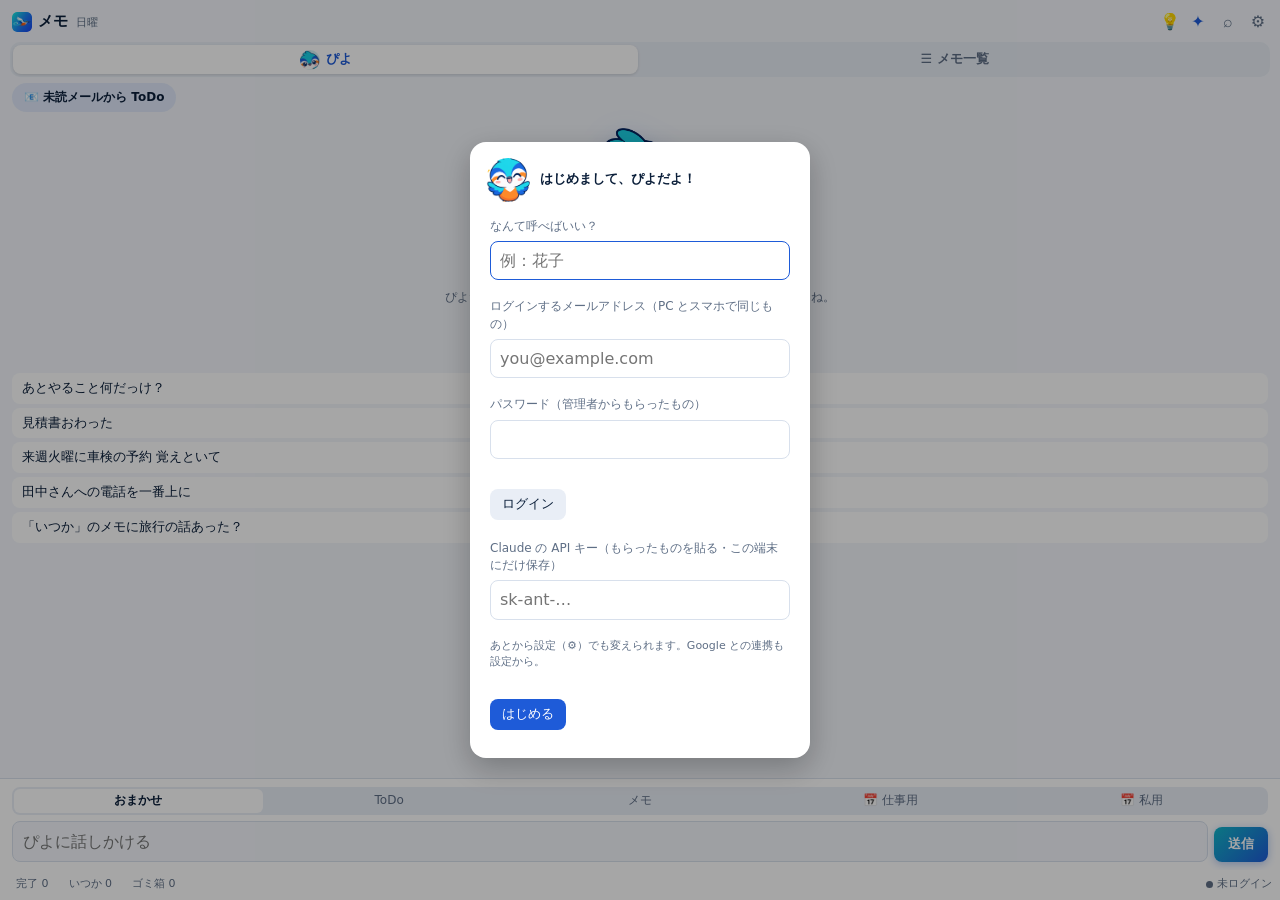
==== memo-assistant/app/index.html @ e10058f6 "メモアシスタントのブラウザ版（iPhone 用）を memo-assistant/app/ に公開 Co-Authored-By: Claude Opus 5.5 <noreply@anthropic" ====
<!doctype html>
<html lang="ja">
<head>
  <meta charset="utf-8">
  <meta name="viewport" content="width=device-width, initial-scale=1, viewport-fit=cover">
  <meta name="apple-mobile-web-app-capable" content="yes">
  <meta name="mobile-web-app-capable" content="yes">
  <meta name="apple-mobile-web-app-status-bar-style" content="default">
  <meta name="apple-mobile-web-app-title" content="メモ">
  <meta name="theme-color" content="#f3f6fb">
  <link rel="manifest" href="manifest.webmanifest">
  <link rel="apple-touch-icon" href="icon.png">
  <link rel="icon" href="icon.png">
  <meta http-equiv="Content-Security-Policy" content="default-src 'self'; script-src 'self'; style-src 'self' 'unsafe-inline'; img-src 'self' data: blob: https:; connect-src 'self' https://*.supabase.co wss://*.supabase.co https://api.anthropic.com https://*.googleapis.com https://oauth2.googleapis.com; worker-src 'self'; manifest-src 'self'">
  <title>メモアシスタント</title>
  <link rel="stylesheet" href="styles.css">
  <link rel="stylesheet" href="motion.css">
</head>
<body>
  <!-- 畳んだとき：画面端の細いバー -->
  <div id="bar" class="bar" hidden>
    <div class="bar-grip" title="上下にドラッグで移動"><i></i></div>
    <!-- 件数を押すとメモ一覧 -->
    <button class="bar-open" id="barOpen" title="メモ一覧を開く（Ctrl+Alt+M）">
      <span class="bar-count work" id="barWork">0</span>
      <span class="bar-label">仕事</span>
      <span class="bar-count private" id="barPrivate">0</span>
      <span class="bar-label">私</span>
      <span class="bar-alert" id="barAlert" hidden>!</span>
    </button>
    <!-- ぴよからの提案があるときだけ出る。押すと提案の一覧 -->
    <button class="bar-idea" id="barIdea" title="ぴよからの提案を見る" hidden>💡<span id="barIdeaN"></span></button>
    <!-- 一番下：ぴよに話しかける（Ctrl+Alt+A） -->
    <button class="bar-ai" id="barAi" title="ぴよに話しかける（Ctrl+Alt+A）"><img src="piyo/face.png" alt="ぴよ" draggable="false"></button>
  </div>

  <!-- 最初の画面（初めて開いたとき） -->
  <div class="idea-pop" id="onboard" hidden>
    <div class="idea-pop-box onboard" role="dialog" aria-label="はじめての設定">
      <div class="idea-pop-head"><img src="piyo/happy.png" alt="" draggable="false"><b>はじめまして、ぴよだよ！</b></div>
      <label class="field"><span>なんて呼べばいい？</span><input id="obName" placeholder="例：花子"></label>
      <label class="field"><span>ログインするメールアドレス（PC とスマホで同じもの）</span><input id="obEmail" type="email" placeholder="you@example.com"></label>
      <label class="field"><span>パスワード（管理者からもらったもの）</span><input id="obPass" type="password" autocomplete="current-password"></label>
      <div class="btns-row"><button class="btn" id="obSend">ログイン</button></div>
      <p class="note ob-pc-only">パスワードを入れずに押すと、ログイン用のリンクをメールで送ります（PC 版だけ）。</p>
      <label class="field"><span>Claude の API キー（もらったものを貼る・この端末にだけ保存）</span><input id="obKey" placeholder="sk-ant-…" autocomplete="off"></label>
      <p class="note" id="obMsg">あとから設定（⚙）でも変えられます。Google との連携も設定から。</p>
      <div class="btns-row"><button class="btn primary" id="obStart">はじめる</button></div>
    </div>
  </div>

  <!-- 起動時：まだ見ていない提案のお知らせ -->
  <div class="idea-pop" id="ideaPop" hidden>
    <div class="idea-pop-box" role="dialog" aria-label="ぴよからの新しい提案">
      <div class="idea-pop-head"><img src="piyo/idea.png" alt="" draggable="false"><b id="ideaPopTitle">ぴよから新しい提案があるよ</b></div>
      <ul id="ideaPopList"></ul>
      <div class="btns-row"><button class="btn primary" id="ideaPopOpen">一覧で見る</button><button class="btn" id="ideaPopLater">あとで</button></div>
    </div>
  </div>

  <!-- 広げたとき -->
  <div id="panel" class="panel">
    <header class="head">
      <div class="head-title">
        <img src="logo.png" alt="" class="head-logo" draggable="false"><strong>メモ</strong>
        <span class="ctx" id="ctx"></span>
      </div>
      <div class="head-actions">
        <button class="icon idea-btn" data-go="ideas" title="ぴよからの提案">💡<span class="tab-badge" id="ideaBadge" hidden></span></button>
        <button class="icon ai" data-go="assistant" title="ぴよに聞く">✦</button>
        <button class="icon" data-go="search" title="探す（いつか・完了も含む）">⌕</button>
        <button class="icon" data-go="settings" title="設定">⚙</button>
        <button class="icon" id="collapse" title="畳む">›</button>
      </div>
    </header>

    <!-- 最初はアシスタント。メモ一覧はこれまでどおり隣のタブに -->
    <nav class="tabs" id="tabs">
      <button data-go="assistant"><img src="piyo/face.png" alt="" draggable="false">ぴよ</button>
      <button data-go="home">☰ メモ一覧</button>
      <button data-go="work" title="Claude Code の作業をまとめて見る・指示する">🛠 司令室<span class="tab-badge" id="cmdBadge" hidden></span></button>
    </nav>
    <nav class="scopes" id="scopes">
      <button data-scope="work">仕事</button>
      <button data-scope="private">私</button>
      <button data-scope="all">全部</button>
    </nav>

    <div id="reminders"></div>
    <main id="view" class="view"></main>

    <div class="toast" id="toast" hidden><span id="toastText"></span><button type="button" id="toastUndo">元に戻す</button></div>
    <form class="quick" id="quick" autocomplete="off">
      <div class="quick-opts ai-opts" id="aiOpts" hidden title="AI に頼む行き先（選ばなければ おまかせ）"></div>
      <div class="quick-opts" id="quickOpts">
        <div class="kind" id="kind">
          <button type="button" data-kind="todo" class="on">ToDo</button>
          <button type="button" data-kind="memo">メモ</button>
        </div>
        <div class="kind scope-sel" id="scopeSel" title="勤務中は「仕事」、それ以外は「私」が初期値">
          <button type="button" data-addscope="work">仕事</button>
          <button type="button" data-addscope="private">私</button>
        </div>
      </div>
      <div class="attach" id="attach" hidden></div>
      <div class="quick-row">
        <textarea id="quickText" rows="1" placeholder="明日10時に〇〇さんに電話 #仕事" aria-label="追加"></textarea>
        <button type="submit" class="make" id="make">作成</button>
      </div>
      <div class="hint" id="hint"></div>
    </form>

    <footer class="foot">
      <button data-go="done">完了 <span id="cntDone">0</span></button>
      <button data-go="someday">いつか <span id="cntSomeday">0</span></button>
      <button data-go="trash">ゴミ箱 <span id="cntTrash">0</span></button>
      <span class="sync" id="sync" title=""></span>
    </footer>
  </div>

  <script type="module" src="app.js"></script>
</body>
</html>
---- memo-assistant/app/styles.css ----
/* 配色はカワセミから：背の瑠璃（仕事・主色）、翼の水色（差し色）、胸の橙（私） */
:root {
  --bg: #f3f6fb; --surface: #ffffff; --surface-2: #e9eef6; --line: #d8e0ec;
  --text: #0b1f3a; --muted: #5f6f86; --accent: #1e5bd8; --accent-2: #12b5c9;
  --work: #1e5bd8; --private: #f2762e; --danger: #d64545; --ok: #12a17a;
  --brand: linear-gradient(135deg, var(--accent-2), var(--accent));
  --radius: 10px;
  color-scheme: light dark;
}
@media (prefers-color-scheme: dark) {
  :root {
    --bg: #0b1424; --surface: #122036; --surface-2: #1a2c47; --line: #24395a;
    --text: #e8eef7; --muted: #8fa3bf; --accent: #4fa3ff; --accent-2: #3dd6e6;
    --work: #4fa3ff; --private: #ff9a57; --danger: #f07070; --ok: #3ed3a3;
  }
}

* { box-sizing: border-box; }
html, body { margin: 0; height: 100%; }
body {
  background: var(--bg); color: var(--text); overflow: hidden;
  font: 13px/1.45 "Yu Gothic UI", "Meiryo UI", system-ui, sans-serif;
  user-select: none;
}
button { font: inherit; color: inherit; background: none; border: 0; cursor: pointer; }
input, textarea, select { font: inherit; color: var(--text); }
[hidden] { display: none !important; }

/* ── バー ── */
.bar { height: 100vh; display: flex; flex-direction: column; border-left: 3px solid transparent; background: linear-gradient(var(--surface), var(--surface)) padding-box, var(--brand) border-box; border-radius: 10px 0 0 10px; }
.bar-grip { display: grid; place-items: center; height: 36px; -webkit-app-region: drag; cursor: ns-resize; margin: 6px 0 2px; }
.bar-open { flex: 1; display: flex; flex-direction: column; align-items: center; gap: 2px; padding: 6px 0; position: relative; }
.bar-open:hover { background: var(--surface-2); }
.bar-count { font-size: 18px; font-weight: 700; }
.bar-count.work { color: var(--work); }
.bar-count.private { color: var(--private); margin-top: 8px; }
.bar-label { font-size: 10px; color: var(--muted); }
.bar-alert { position: absolute; bottom: 8px; width: 20px; height: 20px; border-radius: 50%; background: var(--danger); color: #fff; font-weight: 700; display: grid; place-items: center; }

/* ── パネル ── */
.panel { height: 100vh; display: flex; flex-direction: column; background: var(--bg); border: 1px solid var(--line); border-radius: 12px; overflow: hidden; }
.head { display: flex; align-items: center; justify-content: space-between; padding: 8px 8px 6px 12px; -webkit-app-region: drag; }
.head-title { display: flex; align-items: baseline; gap: 8px; min-width: 0; }
.head-title strong { font-size: 15px; }
.ctx { color: var(--muted); font-size: 11px; white-space: nowrap; overflow: hidden; text-overflow: ellipsis; }
.head-actions { display: flex; gap: 2px; -webkit-app-region: no-drag; }
.icon { width: 28px; height: 28px; border-radius: 8px; font-size: 16px; color: var(--muted); }
.icon:hover { background: var(--surface-2); color: var(--text); }

.scopes { display: flex; gap: 4px; padding: 0 12px 8px; }
.scopes button { flex: 1; padding: 5px 0; border-radius: 8px; background: var(--surface-2); color: var(--muted); font-weight: 600; }
.scopes button.on[data-scope="work"] { background: var(--work); color: #fff; }
.scopes button.on[data-scope="private"] { background: var(--private); color: #fff; }
.scopes button.on[data-scope="all"] { background: var(--brand); color: #fff; }

.view { flex: 1; overflow-y: auto; padding: 0 8px 8px; }
.sec { margin: 6px 4px 4px; display: flex; justify-content: space-between; align-items: center; color: var(--muted); font-size: 11px; font-weight: 700; letter-spacing: .04em; }
.sec button { color: var(--muted); font-size: 11px; }
.empty { color: var(--muted); padding: 10px 6px; font-size: 12px; }

/* 上の切り替え：アシスタント／メモ一覧 */
.tabs { display: flex; gap: 4px; margin: 0 10px 6px; padding: 3px; border-radius: 10px; background: var(--surface-2); }
.tabs button { flex: 1; padding: 5px 0; border-radius: 8px; color: var(--muted); font-weight: 700; }
.tabs button.on { background: var(--surface); color: var(--text); box-shadow: 0 1px 3px rgb(0 0 0 / .12); }
.tabs button[data-go="assistant"].on { color: var(--accent); }
.chat-tools { display: flex; justify-content: flex-end; }
.tabs button img { width: 20px; height: 20px; margin: -4px 6px -5px 0; vertical-align: middle; border-radius: 50%; background: color-mix(in srgb, var(--accent-2) 18%, transparent); }

/* ── ぴよとのチャット ── */
.piyo-hero { display: flex; flex-direction: column; align-items: center; text-align: center; padding: 8px 6px 4px; }
.piyo-big { width: 132px; height: 132px; object-fit: contain; filter: drop-shadow(0 8px 14px rgb(30 91 216 / .18)); animation: piyo-float 4.5s ease-in-out infinite; }
.hello { display: flex; flex-direction: column; gap: 2px; margin-top: 4px; }
.hello b { font-size: 16px; }
.hello span { color: var(--muted); font-size: 12px; }
.glance { display: flex; flex-wrap: wrap; justify-content: center; gap: 6px; margin: 10px 0 2px; }
.glance span { padding: 3px 10px; border-radius: 999px; background: var(--surface); border: 1px solid var(--line); font-size: 11px; color: var(--muted); font-weight: 600; }
.glance .warn { color: var(--danger); border-color: color-mix(in srgb, var(--danger) 40%, var(--line)); }
.glance .hi { color: var(--accent); border-color: color-mix(in srgb, var(--accent-2) 50%, var(--line)); }
.note.center { text-align: center; }

.chat-row { display: flex; align-items: flex-end; gap: 8px; margin: 10px 2px; }
.chat-row.me { flex-direction: column; align-items: flex-end; gap: 2px; }
.chat-row .when { font-size: 10px; color: var(--muted); margin-right: 4px; }
.avatar { flex: none; width: 34px; height: 34px; border-radius: 50%; object-fit: cover; object-position: 50% 8%;
  background: radial-gradient(circle at 50% 35%, #fff, color-mix(in srgb, var(--accent-2) 22%, var(--surface))); box-shadow: 0 1px 4px rgb(11 31 58 / .15); align-self: flex-start; }
.avatar.av-happy, .avatar.av-think, .avatar.av-idea { object-fit: contain; object-position: 50% 30%; padding: 2px; }
.bubble-wrap { min-width: 0; flex: 1; display: flex; flex-direction: column; align-items: flex-start; }
.who { font-size: 11px; font-weight: 700; color: var(--accent); margin: 0 0 3px 2px; }
.who span { margin-left: 6px; font-weight: 400; color: var(--muted); }
.bubble { padding: 9px 12px; border-radius: 16px; white-space: pre-wrap; word-break: break-word; user-select: text; line-height: 1.6; max-width: 100%; }
.bubble.ai { background: var(--surface); border: 1px solid var(--line); border-top-left-radius: 4px; box-shadow: 0 1px 2px rgb(11 31 58 / .05); }
.bubble.me { background: var(--brand); color: #fff; border-bottom-right-radius: 4px; max-width: 86%; box-shadow: 0 2px 8px rgb(30 91 216 / .25); }
.bubble .li { display: block; padding-left: 1.1em; text-indent: -0.8em; }
.bubble .li::before { content: '•'; color: var(--accent-2); margin-right: .45em; }
.chat-row .did { flex-direction: row; flex-wrap: wrap; gap: 4px; margin: 5px 0 0; }
.chat-row .did span { padding: 2px 8px; border-radius: 999px; background: color-mix(in srgb, var(--ok) 14%, var(--surface)); color: var(--ok); font-weight: 600; }
.chat-row .did.learned span { background: color-mix(in srgb, var(--accent-2) 14%, var(--surface)); color: color-mix(in srgb, var(--accent-2) 70%, var(--text)); }
.chat-divider { display: flex; align-items: center; gap: 8px; margin: 14px 4px; color: var(--muted); font-size: 11px; }
.chat-divider::before, .chat-divider::after { content: ''; flex: 1; height: 1px; background: var(--line); }
.bubble.typing { display: flex; gap: 5px; padding: 12px 14px; }
.bubble.typing i { width: 7px; height: 7px; border-radius: 50%; background: var(--accent-2); animation: piyo-dot 1.1s ease-in-out infinite; }
.bubble.typing i:nth-child(2) { animation-delay: .15s; }
.bubble.typing i:nth-child(3) { animation-delay: .3s; }
.thinking .avatar { animation: piyo-bob 1.2s ease-in-out infinite; }
.idea-row .idea { margin: 0; width: 100%; }
.chat-row.enter { animation: ma-rise .32s var(--ease-dive, ease) both; }
@keyframes piyo-float { 0%, 100% { transform: translateY(0) } 50% { transform: translateY(-6px) } }
@keyframes piyo-bob { 0%, 100% { transform: translateY(0) rotate(0) } 50% { transform: translateY(-3px) rotate(-4deg) } }
@keyframes piyo-dot { 0%, 80%, 100% { opacity: .3; transform: translateY(0) } 40% { opacity: 1; transform: translateY(-4px) } }
@media (prefers-reduced-motion: reduce) { .piyo-big, .thinking .avatar, .bubble.typing i { animation: none; } }

/* バーのぴよ */
.bar-ai img { width: 34px; height: 34px; object-fit: cover; object-position: 50% 8%; border-radius: 50%; background: #fff; box-shadow: 0 1px 3px rgb(11 31 58 / .2); }
.bar-ai:hover img { transform: scale(1.08) rotate(-4deg); }
.bar-ai img { transition: transform .2s; }

/* ぴよが知っていること */
.facts { margin: 4px 4px 8px; }
.facts summary { cursor: pointer; color: var(--accent); font-size: 12px; font-weight: 600; }
.fact-cat { margin: 10px 0 4px; font-size: 11px; font-weight: 700; color: var(--muted); }
.fact { display: flex; gap: 8px; align-items: flex-start; padding: 6px 8px; margin: 2px 0; border-radius: 8px; background: var(--surface); font-size: 12px; }
.fact-body { flex: 1; }
.fact button { flex: none; font-size: 11px; color: var(--muted); padding: 2px 8px; border-radius: 999px; background: var(--surface-2); }
.fact button:hover { color: var(--danger); }
.fact-add input { flex: 1; padding: 6px 8px; border-radius: 8px; border: 1px solid var(--line); background: var(--surface); }
.goals-strip { margin-bottom: 6px; }

/* アシスタントからの提案（会話の中にアシスタントの発言として出す） */
.ideas-sec span { background: var(--brand); -webkit-background-clip: text; background-clip: text; color: transparent; }
.idea { margin: 4px 0 6px; padding: 9px 10px; border-radius: var(--radius); background: color-mix(in srgb, var(--accent-2) 9%, var(--surface)); border: 1px solid color-mix(in srgb, var(--accent-2) 35%, var(--line)); }
.idea.work { box-shadow: inset 3px 0 0 var(--work); }
.idea.private { box-shadow: inset 3px 0 0 var(--private); }
.idea-head { display: flex; align-items: baseline; gap: 6px; }
.idea-mark { color: var(--accent-2); font-weight: 700; }
.idea-head b { flex: 1; font-size: 13px; }
.idea-from { font-size: 10px; color: var(--muted); white-space: nowrap; }
.idea-why { margin: 4px 0 0 18px; font-size: 12px; color: var(--muted); white-space: pre-wrap; }
.idea-btns { display: flex; gap: 6px; margin: 8px 0 0 18px; }
.idea-btns button { padding: 4px 12px; border-radius: 999px; background: var(--surface-2); color: var(--text); font-size: 12px; font-weight: 600; }
.idea-btns button.primary { background: var(--brand); color: #fff; }
.idea-btns button:hover { filter: brightness(1.06); }

/* 目標：進み具合の棒 */
.goal { margin: 2px 0; padding: 7px 8px; background: var(--surface); border-radius: var(--radius); border-left: 3px solid transparent; }
.goal.work { border-left-color: var(--work); }
.goal.private { border-left-color: var(--private); }
.goal-head { cursor: pointer; }
.goal-head .title { font-weight: 600; }
.goal-bar { height: 5px; margin: 5px 0 4px; border-radius: 999px; background: var(--surface-2); overflow: hidden; }
.goal-bar span { display: block; height: 100%; background: var(--brand); border-radius: inherit; transition: width .4s ease; }
.goal-steps { margin-top: 6px; }
.goal-steps .row { background: var(--surface-2); }

/* バーの ✦：提案があるとき点を付ける */
.bar-ai { position: relative; }
.bar-ai.needs-ok::before { content: '!'; position: absolute; top: 2px; left: 4px; width: 14px; height: 14px; border-radius: 50%; background: #e5484d; color: #fff; font-size: 10px; font-weight: 900; line-height: 14px; text-align: center; box-shadow: 0 0 0 2px var(--surface); z-index: 1; }
.approval { border-radius: 14px; padding: 10px 12px; background: color-mix(in srgb, #f5a524 12%, var(--surface)); border: 1.5px solid color-mix(in srgb, #f5a524 55%, transparent); }
.approval.handover { background: color-mix(in srgb, var(--accent) 10%, var(--surface)); border-color: color-mix(in srgb, var(--accent) 50%, transparent); }
.approval.closed { opacity: .75; border-style: dashed; }
.approval b { display: block; font-size: 13.5px; margin-bottom: 4px; }
.approval p { margin: 0 0 8px; font-size: 12.5px; color: var(--muted); line-height: 1.55; word-break: break-all; }
.approval.closed p { margin-bottom: 4px; }
.approval .btns-row { margin: 0; flex-wrap: wrap; gap: 6px; }
.bw-unlock { margin: 0 0 8px; }
.bw-unlock input { width: 100%; box-sizing: border-box; }
.bw-unlock .note { margin: 4px 0 0; }
.howto { font-size: 12px; color: var(--muted); margin: 4px 0 8px; }
.howto summary { cursor: pointer; font-weight: 700; }
.howto ol { margin: 6px 0 0; padding-left: 18px; line-height: 1.6; }
.howto code { user-select: all; background: var(--surface-2, rgb(0 0 0 / .06)); padding: 1px 4px; border-radius: 4px; }
.appr-result { font-size: 12px; font-weight: 700; color: var(--muted); }
.think-tools { margin: 6px 0 0; gap: 6px; }
.think-tools .btn { padding: 4px 10px; font-size: 12px; }
.login-add { display: grid; grid-template-columns: 1fr 1fr; gap: 6px; margin: 6px 0 4px; }
.login-add input { min-width: 0; }
.login-add .btn { grid-column: 2; }
.bar-ai.has-ideas::after { content: ''; position: absolute; top: 4px; right: 4px; width: 8px; height: 8px; border-radius: 50%; background: var(--accent-2); box-shadow: 0 0 0 2px var(--surface); }

.row { display: flex; gap: 8px; align-items: flex-start; padding: 7px 8px; margin: 2px 0; background: var(--surface); border-radius: var(--radius); border-left: 3px solid transparent; }
.row.work { border-left-color: var(--work); }
.row.private { border-left-color: var(--private); }
.row:hover { background: var(--surface-2); }
.check { flex: none; width: 18px; height: 18px; margin-top: 1px; border-radius: 50%; border: 2px solid var(--muted); }
.check:hover { border-color: var(--ok); background: color-mix(in srgb, var(--ok) 25%, transparent); }
.row.done .check { background: var(--ok); border-color: var(--ok); }
.row.done .title { text-decoration: line-through; color: var(--muted); }
.body { flex: 1; min-width: 0; cursor: pointer; }
.title { word-break: break-word; }
.meta { font-size: 11px; color: var(--muted); display: flex; gap: 8px; flex-wrap: wrap; }
.meta .over { color: var(--danger); font-weight: 700; }
.meta .soon { color: var(--accent); font-weight: 600; }
.snip { font-size: 11px; color: var(--muted); white-space: nowrap; overflow: hidden; text-overflow: ellipsis; }
.acts { display: flex; gap: 2px; opacity: 0; }
.row:hover .acts, .row:focus-within .acts { opacity: 1; }
.acts button { font-size: 11px; padding: 2px 6px; border-radius: 6px; color: var(--muted); background: var(--surface-2); }
.acts button:hover { color: var(--text); }
.acts .del:hover { color: var(--danger); }
.pin { color: var(--accent); }

/* リマインド通知（画面内） */
.remind { margin: 0 12px 8px; padding: 8px 10px; border-radius: var(--radius); background: color-mix(in srgb, var(--accent) 18%, var(--surface)); border: 1px solid var(--accent); }
.remind b { display: block; margin-bottom: 6px; }
.remind .btns { display: flex; gap: 6px; }
.remind .btns button { padding: 3px 10px; border-radius: 6px; background: var(--surface); }
.remind .btns .primary { background: var(--accent); color: #fff; }

/* 入力欄 */
.quick { padding: 8px 12px; border-top: 1px solid var(--line); background: var(--surface); }
.kind { display: inline-flex; background: var(--surface-2); border-radius: 8px; padding: 2px; margin-bottom: 6px; }
.kind button { padding: 2px 12px; border-radius: 6px; color: var(--muted); font-size: 12px; }
.kind button.on { background: var(--surface); color: var(--text); font-weight: 700; }
#quickText { flex: 1; min-width: 0; padding: 8px 10px; border-radius: 8px; border: 1px solid var(--line); background: var(--bg); outline: none; user-select: text; resize: none; overflow-y: auto; line-height: 1.45; font-family: inherit; }
.quick-row { display: flex; gap: 6px; align-items: flex-end; }
.make { flex: none; padding: 8px 14px; border-radius: 8px; background: var(--brand); color: #fff; font-weight: 700; box-shadow: 0 2px 8px color-mix(in srgb, var(--accent) 35%, transparent); }
.make:hover { filter: brightness(1.08); }
#quickText:focus { border-color: var(--accent); }
.hint { min-height: 16px; font-size: 11px; color: var(--muted); margin-top: 4px; }

.foot { display: flex; gap: 4px; align-items: center; padding: 4px 8px 6px; background: var(--surface); }
.foot button { color: var(--muted); font-size: 11px; padding: 2px 8px; border-radius: 6px; }
.foot button:hover { background: var(--surface-2); color: var(--text); }
.sync { margin-left: auto; font-size: 11px; color: var(--muted); display: flex; align-items: center; gap: 4px; }
.sync::before { content: ''; width: 7px; height: 7px; border-radius: 50%; background: var(--muted); }
.sync.ok::before { background: var(--ok); }
.sync.error::before { background: var(--danger); }
.sync.syncing::before { background: var(--accent); }

/* サブ画面（検索・いつか・ゴミ箱・設定・編集） */
.sub-head { display: flex; align-items: center; gap: 6px; margin: 4px 2px 8px; }
.sub-head strong { font-size: 14px; }
.back { font-size: 12px; color: var(--accent); padding: 2px 6px; }
.field { display: block; margin: 0 4px 10px; }
.field > span { display: block; font-size: 11px; color: var(--muted); margin-bottom: 3px; }
.field input, .field textarea, .field select, .search { width: 100%; padding: 7px 9px; border-radius: 8px; border: 1px solid var(--line); background: var(--surface); outline: none; user-select: text; }
.field textarea { min-height: 140px; resize: vertical; }
.field input:focus, .field textarea:focus, .search:focus { border-color: var(--accent); }
.seg { display: inline-flex; background: var(--surface-2); border-radius: 8px; padding: 2px; }
.seg button { padding: 3px 12px; border-radius: 6px; color: var(--muted); }
.seg button.on { background: var(--surface); color: var(--text); font-weight: 700; }
.inline { display: flex; gap: 6px; align-items: center; }
.btn { padding: 6px 12px; border-radius: 8px; background: var(--surface-2); }
.btn.primary { background: var(--accent); color: #fff; }
.btn.danger { color: var(--danger); }
.btns-row { display: flex; gap: 6px; flex-wrap: wrap; margin: 12px 4px; }
.note { font-size: 11px; color: var(--muted); margin: 0 4px 10px; }
.tag { font-size: 10px; padding: 0 5px; border-radius: 4px; background: var(--surface-2); color: var(--muted); }
.triage { margin: 0 4px 10px; padding: 10px; border-radius: var(--radius); background: var(--surface); border: 1px dashed var(--line); }
.triage p { margin: 0 0 8px; }

/* 並べ替え */
.row[draggable] { cursor: grab; }
.row.dragging { opacity: .45; outline: 2px dashed var(--accent); }
.sec-note { font-weight: 400; letter-spacing: 0; }

/* 追加欄の切り替え（ToDo/メモ・仕事/私） */
.quick-opts { display: flex; gap: 6px; }
.scope-sel button.on[data-addscope="work"] { background: var(--work); color: #fff; }
.scope-sel button.on[data-addscope="private"] { background: var(--private); color: #fff; }

/* アシスタント */
.icon.ai { color: var(--accent); }
.back.right { margin-left: auto; }
.msg { margin: 6px 4px; padding: 8px 10px; border-radius: var(--radius); white-space: pre-wrap; word-break: break-word; user-select: text; }
.msg.me { background: color-mix(in srgb, var(--accent) 16%, var(--surface)); margin-left: 40px; }
.msg.ai { background: var(--surface); margin-right: 20px; }
.msg.thinking { color: var(--muted); }
.did { display: flex; flex-direction: column; gap: 2px; margin-top: 6px; font-size: 11px; color: var(--ok); }
.examples { display: flex; flex-direction: column; gap: 4px; margin: 0 4px; }
.examples button { text-align: left; padding: 6px 10px; border-radius: 8px; background: var(--surface); color: var(--text); }
.examples button:hover { background: var(--surface-2); }

/* 今日の予定 */
.event { display: flex; gap: 8px; align-items: baseline; padding: 5px 8px; margin: 2px 0; border-radius: 8px; background: var(--surface); cursor: pointer; }
.event:hover { background: var(--surface-2); }
.event.now { outline: 1px solid var(--accent); }
.ev-time { flex: none; font-size: 11px; color: var(--muted); font-variant-numeric: tabular-nums; min-width: 72px; }
.ev-title { flex: 1; min-width: 0; overflow: hidden; text-overflow: ellipsis; white-space: nowrap; }
.event.ended { opacity: .5; }
.ev-cal { flex: none; font-size: 10px; font-weight: 700; padding: 0 4px; border-radius: 4px; }
.ev-cal.work { background: #dbeafe; color: #1d4ed8; }
.ev-cal.private { background: #ffedd5; color: #c2410c; }
.ev-next { flex: 1; min-width: 0; margin: 0 8px; overflow: hidden; text-overflow: ellipsis; white-space: nowrap; text-align: right; }
.ev-now { flex: none; font-size: 10px; padding: 0 5px; border-radius: 4px; background: var(--accent); color: #fff; }
.btn[disabled] { opacity: .5; cursor: default; }

/* バーの ✦（アシスタントを直接開く） */
.bar-ai { flex: none; margin: 2px 3px 6px; padding: 5px 0 4px; border-radius: 12px; display: flex; flex-direction: column; align-items: center; gap: 1px;
  background: linear-gradient(160deg, color-mix(in srgb, var(--accent-2) 30%, var(--surface)), color-mix(in srgb, var(--accent) 22%, var(--surface)));
  box-shadow: 0 2px 8px rgb(30 91 216 / .22), inset 0 0 0 1px color-mix(in srgb, var(--accent-2) 45%, transparent); }
.bar-ai span { font-size: 10px; font-weight: 800; color: var(--accent); letter-spacing: .05em; }
.bar-ai:hover { background: color-mix(in srgb, var(--accent) 28%, transparent); }
.note.warn { color: var(--danger); }

/* 元に戻す */
.toast { display: flex; align-items: center; gap: 8px; margin: 0 8px 6px; padding: 8px 10px; border-radius: 10px; background: var(--text); color: var(--bg); font-size: 12px; }
.toast span { flex: 1; min-width: 0; overflow: hidden; text-overflow: ellipsis; white-space: nowrap; }
.toast button { flex: none; color: var(--accent); font-weight: 700; padding: 2px 6px; filter: brightness(1.3); }

/* アシスタントのプリセット */
.presets { display: flex; flex-wrap: wrap; gap: 6px; margin: 0 4px 8px; }
.presets button { padding: 6px 12px; border-radius: 999px; background: color-mix(in srgb, var(--accent) 14%, var(--surface)); color: var(--text); font-weight: 600; font-size: 12px; }
.presets button:hover { background: color-mix(in srgb, var(--accent) 26%, var(--surface)); }
.presets button[disabled] { opacity: .5; cursor: default; }

/* AI の行き先 */
.ai-opts { display: flex; gap: 2px; background: var(--surface-2); border-radius: 8px; padding: 2px; margin-bottom: 6px; }
.ai-opts button { flex: 1; padding: 3px 0; border-radius: 6px; color: var(--muted); font-size: 12px; }
.ai-opts button.on { background: var(--surface); color: var(--text); font-weight: 700; }

/* 添える画像 */
.attach { display: flex; flex-wrap: wrap; gap: 6px; align-items: center; margin-bottom: 6px; }
.thumb { position: relative; width: 48px; height: 48px; border-radius: 6px; overflow: hidden; border: 1px solid var(--line); }
.thumb img { width: 100%; height: 100%; object-fit: cover; }
.thumb button { position: absolute; top: 0; right: 0; width: 16px; height: 16px; line-height: 14px; font-size: 11px; background: rgba(0,0,0,.6); color: #fff; border-radius: 0 0 0 6px; }
.attach-note { font-size: 11px; color: var(--muted); }

/* ロゴ（カワセミ） */
.bar-logo { width: 28px; height: 28px; border-radius: 7px; pointer-events: none; box-shadow: 0 2px 6px color-mix(in srgb, var(--accent) 30%, transparent); }
.head-logo { width: 20px; height: 20px; border-radius: 5px; align-self: center; margin-right: -2px; }

/* ── Claude Code の作業 ── */
.cw-today { margin-top: 2px; }
.cw-row { margin: 0 10px 8px; padding: 10px 12px; border-radius: 10px; background: var(--surface); border: 1px solid var(--line); border-left: 4px solid var(--line); }
.cw-row.cw-working { border-left-color: var(--accent); }
.cw-row.cw-stalled { border-left-color: var(--danger); }
.cw-row.cw-waiting { border-left-color: var(--private); }
.cw-row.cw-done { border-left-color: var(--ok); }
.cw-row.cw-hidden { opacity: .55; }
.cw-head { display: flex; align-items: center; gap: 6px; }
.cw-head strong { flex: 1; min-width: 0; overflow: hidden; text-overflow: ellipsis; white-space: nowrap; }
.cw-dot { width: 8px; height: 8px; border-radius: 50%; background: var(--muted); flex: none; }
.cw-working .cw-dot { background: var(--accent); animation: cwPulse 1.4s ease-in-out infinite; }
.cw-stalled .cw-dot { background: var(--danger); }
.cw-waiting .cw-dot { background: var(--private); }
.cw-done .cw-dot { background: var(--ok); }
@keyframes cwPulse { 50% { opacity: .3; transform: scale(.7); } }
@media (prefers-reduced-motion: reduce) { .cw-working .cw-dot { animation: none; } }
.cw-when { font-size: 11px; color: var(--muted); flex: none; }
.cw-place { font-size: 11px; color: var(--muted); margin: 2px 0 6px 14px; overflow-wrap: anywhere; }
.cw-vol { display: flex; flex-wrap: wrap; gap: 4px; margin-bottom: 6px; }
.cw-vol span { font-size: 11px; padding: 1px 8px; border-radius: 999px; background: var(--surface-2); color: var(--text); }
.cw-vol .hi { color: var(--accent); font-weight: 700; }
.cw-plan { display: flex; align-items: center; gap: 8px; font-size: 12px; color: var(--muted); cursor: pointer; margin-bottom: 4px; }
.cw-plan span { min-width: 0; overflow: hidden; text-overflow: ellipsis; white-space: nowrap; }
.cw-bar { flex: none; width: 64px; height: 6px; border-radius: 3px; background: var(--surface-2); overflow: hidden; }
.cw-bar i { display: block; height: 100%; background: var(--ok); }
.cw-steps { margin: 2px 0 6px 18px; padding: 0; font-size: 12px; }
.cw-steps li { margin: 2px 0; color: var(--muted); }
.cw-steps li.completed { text-decoration: line-through; }
.cw-steps li.in_progress { color: var(--accent); font-weight: 700; }
.cw-ask { font-size: 12px; color: var(--private); font-weight: 700; margin-bottom: 4px; }
.cw-recap { font-size: 12px; line-height: 1.5; display: -webkit-box; -webkit-line-clamp: 3; -webkit-box-orient: vertical; overflow: hidden; }
.cw-recap.muted { color: var(--muted); }
.cw-btns { display: flex; gap: 6px; justify-content: flex-end; margin-top: 6px; }
.cw-btns button { font-size: 11px; padding: 3px 10px; border-radius: 999px; border: 1px solid var(--line); color: var(--muted); }
.cw-piyo { font-size: 11px; font-weight: 700; color: var(--accent); margin: 2px 0 0 14px; }

/* ぴよが作った画像 */
.gen-img { display: block; max-width: min(100%, 320px); margin-top: 6px; border-radius: 12px; border: 1px solid var(--line, #e5e5e5); cursor: zoom-in; background: #f6f3ea; min-height: 60px; }
.gen-img.missing { display: none; }

/* Claude Code に頼む欄 */
.cc-form { margin-top: 8px; display: grid; gap: 6px; }
.cc-form .field { display: grid; gap: 3px; }
.cc-form .field > span { font-size: 12px; color: var(--muted, #888); }
.cc-form select, .cc-form input, .cc-form textarea { width: 100%; box-sizing: border-box; font: inherit; padding: 6px 8px; border-radius: 8px; border: 1px solid var(--line, #ddd); background: var(--card, #fff); color: inherit; }
.cc-form textarea { resize: vertical; min-height: 70px; }
.cw-btns .cw-go { font-weight: 600; }
.cc-new { border-style: dashed; }

.cw-origin { margin-left: 6px; font-size: 10px; padding: 1px 6px; border-radius: 999px; border: 1px solid var(--line, #ccc); color: var(--muted, #888); font-weight: 600; vertical-align: middle; }

/* 司令室 */
.cmd-link { cursor: pointer; }
.cw-head[data-act="cmdOpen"] { cursor: pointer; }
.cw-head[data-act="cmdOpen"]:hover .cmd-link { text-decoration: underline; }
.cmd-meta { font-size: 12px; color: var(--muted, #888); margin: 2px 4px 8px; display: flex; gap: 8px; align-items: center; flex-wrap: wrap; }
.cmd-title { flex: 1; min-width: 0; overflow: hidden; text-overflow: ellipsis; white-space: nowrap; }
.linkish { background: none; border: none; color: var(--accent, #2b7de9); cursor: pointer; padding: 0; font: inherit; text-decoration: underline; }
.cmd-thread { display: grid; gap: 8px; margin: 6px 0 10px; }
.cmd-ai .who { font-size: 11px; color: var(--muted, #888); margin: 0 0 2px 4px; }
.cmd-ai .who span { margin-left: 6px; }
.cmd-ai .bubble { max-width: 100%; }
.cmd-me { white-space: pre-wrap; }
.cmd-running { border: 1px dashed var(--line, #ccc); border-radius: 12px; padding: 8px 10px; margin: 6px 0; font-size: 13px; }
.cmd-running .cw-dot { display: inline-block; margin-right: 6px; animation: cmdPulse 1.2s ease-in-out infinite; }
@keyframes cmdPulse { 50% { opacity: .3; } }
.cmd-last { margin-top: 6px; font-size: 12px; color: var(--muted, #777); max-height: 9em; overflow: auto; }
.cmd-compose { position: sticky; bottom: 0; background: var(--bg, #fff); padding: 6px 0 4px; border-top: 1px solid var(--line, #eee); }
.cmd-appr { margin-bottom: 8px; }
.cmd-done { display: flex; align-items: center; gap: 8px; justify-content: space-between; border: 1px solid var(--line, #ddd); border-radius: 10px; padding: 6px 10px; margin-bottom: 6px; font-size: 13px; }
.tab-badge { display: inline-block; min-width: 16px; padding: 0 4px; margin-left: 4px; border-radius: 999px; background: #e5484d; color: #fff; font-size: 10px; line-height: 16px; text-align: center; }

.quick[hidden], .foot[hidden] { display: none !important; }

/* ぴよからの提案：💡 の印・一覧・起動時のポップアップ */
.idea-btn { position: relative; }
.idea-btn .tab-badge { position: absolute; top: -2px; right: -4px; margin: 0; background: var(--muted, #888); }
.idea-btn .tab-badge.fresh { background: #e5484d; }
.idea-btn.fresh { animation: ideaGlow 1.6s ease-in-out infinite; }
@keyframes ideaGlow { 50% { filter: drop-shadow(0 0 6px #ffcc33); } }
.bar-idea { display: grid; place-items: center; font-size: 16px; padding: 4px 0; position: relative; }
.bar-idea:hover { background: var(--surface-2); }
.bar-idea span { font-size: 11px; font-weight: 700; color: var(--muted); }
.bar-idea.fresh { animation: ideaGlow 1.6s ease-in-out infinite; }
.bar-idea.fresh span { color: #e5484d; }
.bar-ai.has-ideas::after { display: none; }
.linkish-chip { cursor: pointer; }
.idea-item { margin-bottom: 10px; }
.idea-item .when { font-size: 11px; color: var(--muted); margin: 0 0 2px 4px; }
.idea-pop { position: fixed; inset: 0; background: rgb(0 0 0 / .35); display: grid; place-items: center; z-index: 50; padding: 16px; }
.idea-pop[hidden] { display: none; }
.idea-pop-box { background: var(--surface, #fff); color: inherit; border-radius: 16px; padding: 16px; width: min(340px, 100%); box-shadow: 0 10px 30px rgb(0 0 0 / .25); }
.idea-pop-head { display: flex; align-items: center; gap: 10px; margin-bottom: 8px; }
.idea-pop-head img { width: 44px; height: 44px; border-radius: 50%; object-fit: cover; background: #fff; }
.idea-pop ul { margin: 0 0 12px; padding-left: 18px; font-size: 13px; display: grid; gap: 4px; }
.idea-pop li.more { list-style: none; color: var(--muted); margin-left: -18px; }

/* 作業の画面の上部（‹ 一覧・題名）はスクロールしても残す */
.cmd-head { position: sticky; top: 0; z-index: 6; background: var(--bg, #f4f6fa); margin: -4px -4px 4px; padding: 4px 4px 2px; border-bottom: 1px solid var(--line, #e5e7eb); }

/* 待機バー：ぴよは顔だけ（💡 を足した分、詰める） */
.bar-ai { padding: 4px 0 6px !important; gap: 0 !important; }
.bar-ai span { display: none; }
.bar-idea { padding: 2px 0; }

/* 待機バーのつかみ所：ロゴをやめて細い線だけ（上下にドラッグで移動） */
.bar-grip { height: 14px !important; margin: 4px 0 0 !important; }
.bar-grip i { display: block; width: 18px; height: 4px; border-radius: 2px; background: var(--line, #ccd); }
.bar-grip:hover i { background: var(--muted, #889); }

.onboard { display: grid; gap: 8px; }
.onboard .field { display: grid; gap: 3px; }
.onboard .field > span { font-size: 12px; color: var(--muted); }
.onboard input { width: 100%; box-sizing: border-box; padding: 7px 9px; border-radius: 8px; border: 1px solid var(--line); background: var(--surface); color: inherit; font: inherit; }

/* 接続先の欄（畳んでおく） */
details.conn { margin: 6px 0; }
details.conn summary { cursor: pointer; font-size: 12px; color: var(--muted); }
/* ブラウザ版（iPhone）：画面いっぱい・ノッチ避け・入力で拡大されない文字の大きさ */
body.web .bar { display: none !important; }
body.web .panel { height: 100dvh; border: 0; border-radius: 0; padding-top: env(safe-area-inset-top); padding-bottom: env(safe-area-inset-bottom); box-sizing: border-box; }
body.web #collapse, body.web .ob-pc-only { display: none !important; }
body.web input, body.web textarea, body.web select { font-size: 16px; }
body.web #hint { display: none !important; }
---- memo-assistant/app/motion.css ----
/* 動き（カワセミの「まっすぐ飛び込む」速さを手触りにする）。
   イージングは2種だけ：飛び込み＝--ease-dive（速く入って止まる）、着地＝--ease-land（少し行き過ぎて戻る）。
   動きを減らす設定の端末では、すべて止める。 */
:root {
  --ease-dive: cubic-bezier(.2, .9, .1, 1);
  --ease-land: cubic-bezier(.34, 1.56, .64, 1);
  --streak: linear-gradient(90deg, transparent, color-mix(in srgb, var(--accent) 55%, transparent) 40%, color-mix(in srgb, var(--accent-2, var(--accent)) 80%, transparent) 70%, transparent);
}

/* 画面の切り替え：少し下から滑り込む */
.view.view-enter > * { animation: ma-rise .32s var(--ease-dive) both; }
.view.view-enter > *:nth-child(2) { animation-delay: .03s; }
.view.view-enter > *:nth-child(3) { animation-delay: .06s; }
.view.view-enter > *:nth-child(4) { animation-delay: .09s; }
.view.view-enter > *:nth-child(n+5) { animation-delay: .12s; }
@keyframes ma-rise { from { opacity: 0; transform: translateY(8px); } to { opacity: 1; transform: none; } }

/* 増えた行：上から飛び込んで着地 */
.row.enter, .event.enter { animation: ma-drop .46s var(--ease-land) both; }
@keyframes ma-drop {
  0% { opacity: 0; transform: translateY(-14px) scale(.97); }
  60% { opacity: 1; }
  100% { opacity: 1; transform: none; }
}
.row.enter::after { content: ""; position: absolute; inset: 0; border-radius: inherit; pointer-events: none; background: var(--streak); background-size: 200% 100%; animation: ma-sweep .7s var(--ease-dive) .05s both; }
.row { position: relative; }

/* 完了：チェックがはじけ、青い筋が横切って、行が右へ抜けて畳まれる */
.row.leaving { pointer-events: none; overflow: hidden; animation: ma-out .42s var(--ease-dive) .14s both; }
.row.leaving::after { content: ""; position: absolute; inset: 0; border-radius: inherit; pointer-events: none; background: var(--streak); background-size: 200% 100%; animation: ma-sweep .45s var(--ease-dive) both; }
.row.leaving .check { background: var(--ok); border-color: var(--ok); animation: ma-pop .3s var(--ease-land) both; }
.row.leaving .check::before { content: "✓"; display: block; color: #fff; font-size: 11px; font-weight: 800; line-height: 14px; text-align: center; }
.row.leaving.to-side .check { animation: none; }
/* 筋は走り終えたら必ず消える（終わりの見た目が残ると行が青く塗られたままになる） */
@keyframes ma-sweep { from { background-position: 100% 0; opacity: 1; } 70% { opacity: 1; } to { background-position: -100% 0; opacity: 0; } }
@keyframes ma-pop { 0% { transform: scale(.6); } 100% { transform: scale(1); } }
@keyframes ma-out {
  0% { transform: none; opacity: 1; max-height: 120px; }
  55% { transform: translateX(34px); opacity: 0; max-height: 120px; margin: 2px 0; padding-top: 7px; padding-bottom: 7px; }
  100% { transform: translateX(34px); opacity: 0; max-height: 0; margin: 0; padding-top: 0; padding-bottom: 0; }
}

/* 元に戻す の帯：下から弾んで出る */
.toast:not([hidden]) { animation: ma-toast .38s var(--ease-land) both; }
@keyframes ma-toast { from { opacity: 0; transform: translateY(14px) scale(.96); } to { opacity: 1; transform: none; } }

/* 押した手応え */
.make, .check, .scopes button, .kind button, .ai-opts button, .presets button, .bar-ai, .icon { transition: transform .12s var(--ease-dive), background-color .18s, color .18s, filter .18s; }
.make:active, .presets button:active, .bar-ai:active, .icon:active { transform: scale(.94); }
.check:active { transform: scale(.85); }
.scopes button.on, .kind button.on, .ai-opts button.on { animation: ma-pop .28s var(--ease-land); }

/* ✦（AI）は光が走る */
.bar-ai, .icon.ai { position: relative; overflow: hidden; }
.bar-ai::after, .icon.ai::after { content: ""; position: absolute; inset: 0; background: linear-gradient(115deg, transparent 35%, rgba(255, 255, 255, .55) 50%, transparent 65%); transform: translateX(-120%); }
.bar-ai:hover::after, .icon.ai:hover::after { animation: ma-shine .7s var(--ease-dive); }
@keyframes ma-shine { to { transform: translateX(120%); } }

/* 考え中：3つの点が水面を跳ねる */
.msg.thinking::after { content: ""; display: inline-block; width: 26px; height: 8px; margin-left: 6px; vertical-align: middle;
  background: radial-gradient(circle, var(--accent) 3px, transparent 3.5px) 0 50% / 9px 8px repeat-x; animation: ma-hop 1s var(--ease-dive) infinite; }
@keyframes ma-hop { 0%, 100% { clip-path: inset(0 66% 0 0); } 33% { clip-path: inset(0 33% 0 0); } 66% { clip-path: inset(0 0 0 0); } }
.msg.ai:not(.thinking).enter { animation: ma-rise .3s var(--ease-dive) both; }

/* バーの件数が変わったら跳ねる */
.bar-count.bump { animation: ma-pop .4s var(--ease-land); }

@media (prefers-reduced-motion: reduce) {
  *, *::before, *::after { animation: none !important; transition: none !important; }
}
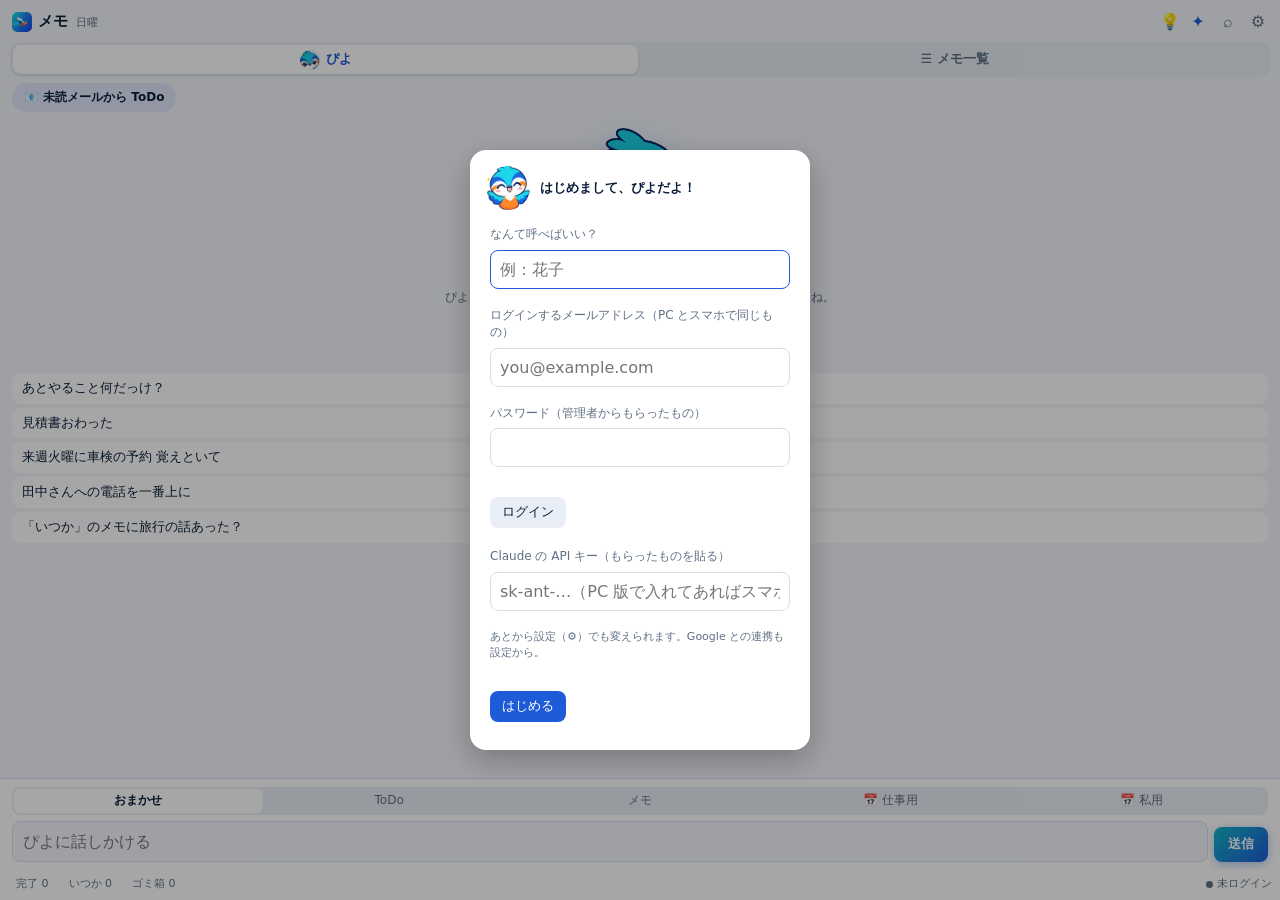
==== commit 1bde56ba: "メモアシスタント ブラウザ版：PC 版の API キーを自動で受け取る（1.0.2） Co-Authored-By: Claude Opus 5.5 <noreply@anthropic.com>" ====
--- a/memo-assistant/app/index.html
+++ b/memo-assistant/app/index.html
@@ -43,7 +43,7 @@
       <label class="field"><span>パスワード（管理者からもらったもの）</span><input id="obPass" type="password" autocomplete="current-password"></label>
       <div class="btns-row"><button class="btn" id="obSend">ログイン</button></div>
       <p class="note ob-pc-only">パスワードを入れずに押すと、ログイン用のリンクをメールで送ります（PC 版だけ）。</p>
-      <label class="field"><span>Claude の API キー（もらったものを貼る・この端末にだけ保存）</span><input id="obKey" placeholder="sk-ant-…" autocomplete="off"></label>
+      <label class="field"><span>Claude の API キー（もらったものを貼る）</span><input id="obKey" placeholder="sk-ant-…（PC 版で入れてあればスマホは空でよい）" autocomplete="off"></label>
       <p class="note" id="obMsg">あとから設定（⚙）でも変えられます。Google との連携も設定から。</p>
       <div class="btns-row"><button class="btn primary" id="obStart">はじめる</button></div>
     </div>
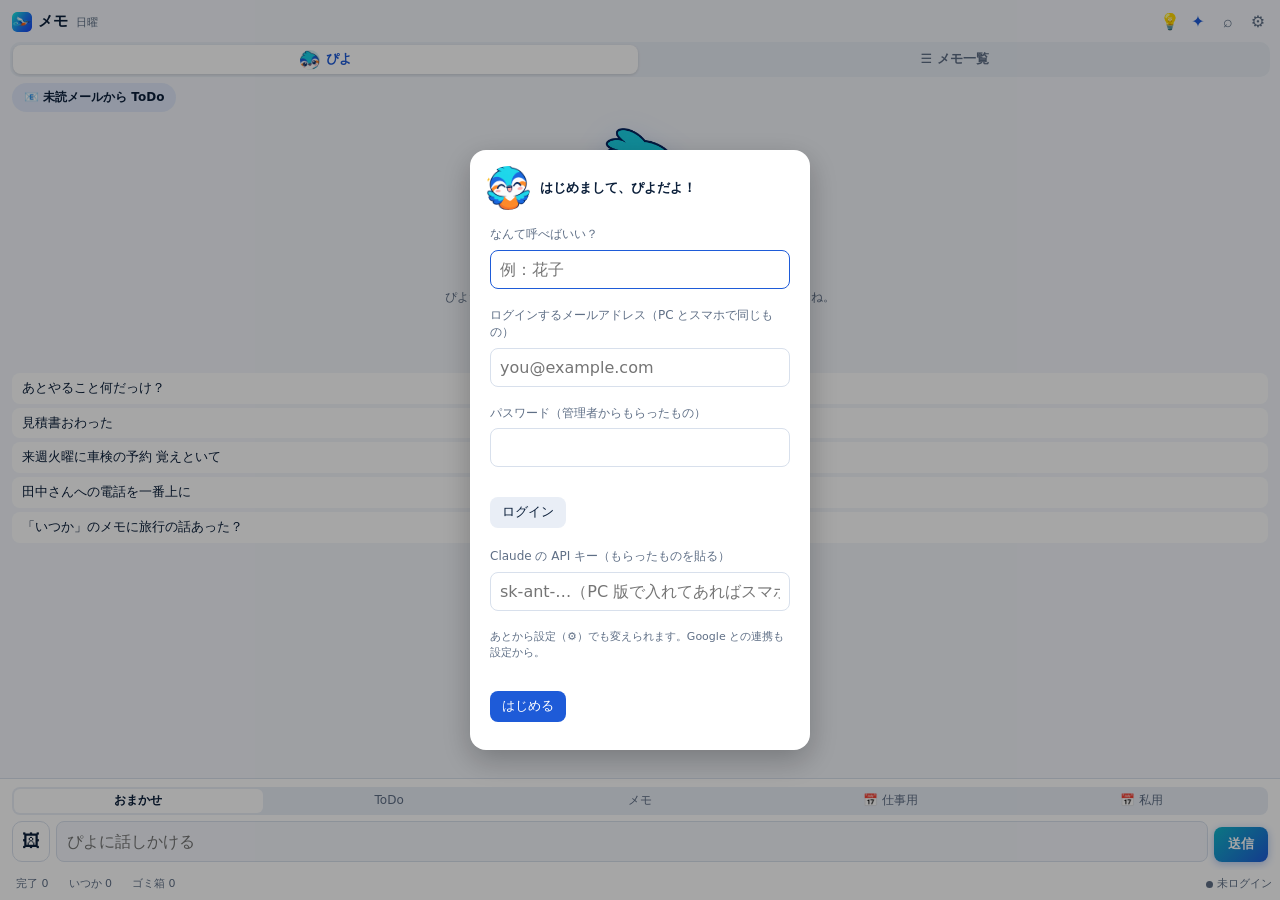
==== commit f7b457d7: "メモアシスタント ブラウザ版：写真・スクショを選んで添えるボタン（1.0.3） Co-Authored-By: Claude Opus 5.5 <noreply@anthropic.com>" ====
--- a/memo-assistant/app/index.html
+++ b/memo-assistant/app/index.html
@@ -104,6 +104,8 @@
       </div>
       <div class="attach" id="attach" hidden></div>
       <div class="quick-row">
+        <button type="button" class="pick-img" id="pickImg" title="写真・スクショを添える（ぴよが読みます）" aria-label="写真を添える">🖼</button>
+        <input type="file" id="pickFile" accept="image/*" multiple hidden>
         <textarea id="quickText" rows="1" placeholder="明日10時に〇〇さんに電話 #仕事" aria-label="追加"></textarea>
         <button type="submit" class="make" id="make">作成</button>
       </div>
--- a/memo-assistant/app/styles.css
+++ b/memo-assistant/app/styles.css
@@ -443,3 +443,7 @@
 body.web #collapse, body.web .ob-pc-only { display: none !important; }
 body.web input, body.web textarea, body.web select { font-size: 16px; }
 body.web #hint { display: none !important; }
+
+/* 写真を添えるボタン（入力欄の左） */
+.pick-img { flex: none; width: 38px; border-radius: 10px; border: 1px solid var(--line); background: var(--surface); font-size: 18px; cursor: pointer; align-self: stretch; }
+.pick-img:hover { background: var(--surface-2); }
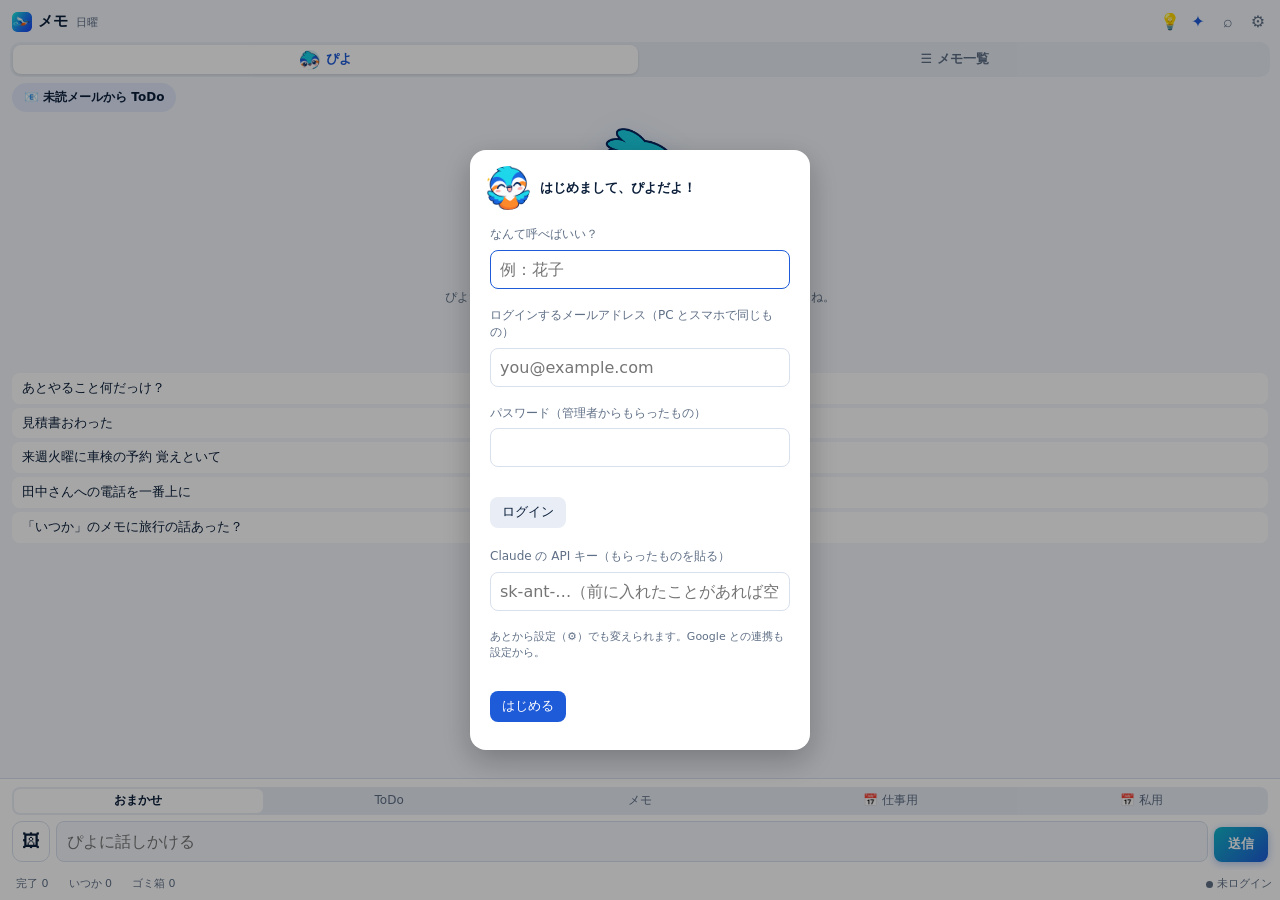
==== commit bab74339: "メモアシスタント ブラウザ版：最初の画面の案内を直す（1.0.5） Co-Authored-By: Claude Opus 5.5 <noreply@anthropic.com>" ====
--- a/memo-assistant/app/index.html
+++ b/memo-assistant/app/index.html
@@ -43,7 +43,7 @@
       <label class="field"><span>パスワード（管理者からもらったもの）</span><input id="obPass" type="password" autocomplete="current-password"></label>
       <div class="btns-row"><button class="btn" id="obSend">ログイン</button></div>
       <p class="note ob-pc-only">パスワードを入れずに押すと、ログイン用のリンクをメールで送ります（PC 版だけ）。</p>
-      <label class="field"><span>Claude の API キー（もらったものを貼る）</span><input id="obKey" placeholder="sk-ant-…（PC 版で入れてあればスマホは空でよい）" autocomplete="off"></label>
+      <label class="field"><span>Claude の API キー（もらったものを貼る）</span><input id="obKey" placeholder="sk-ant-…（前に入れたことがあれば空でよい）" autocomplete="off"></label>
       <p class="note" id="obMsg">あとから設定（⚙）でも変えられます。Google との連携も設定から。</p>
       <div class="btns-row"><button class="btn primary" id="obStart">はじめる</button></div>
     </div>
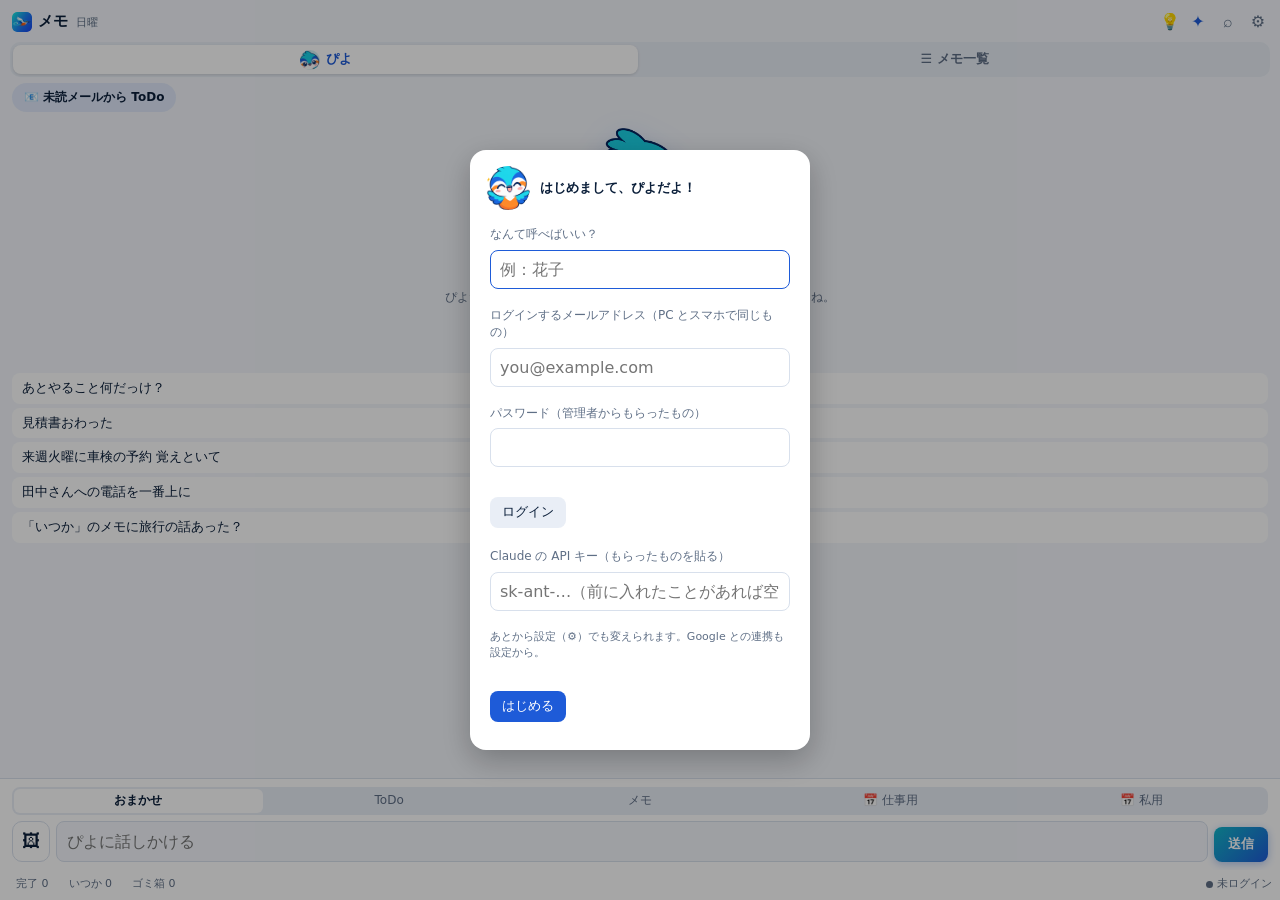
==== commit c1df55e4: "メモアシスタント ブラウザ版 1.0.17：予定の編集・削除、読み上げのずんだもん口調、読み上げ原稿の途中切れを修正" ====
--- a/memo-assistant/app/index.html
+++ b/memo-assistant/app/index.html
@@ -46,6 +46,40 @@
       <label class="field"><span>Claude の API キー（もらったものを貼る）</span><input id="obKey" placeholder="sk-ant-…（前に入れたことがあれば空でよい）" autocomplete="off"></label>
       <p class="note" id="obMsg">あとから設定（⚙）でも変えられます。Google との連携も設定から。</p>
       <div class="btns-row"><button class="btn primary" id="obStart">はじめる</button></div>
+    </div>
+  </div>
+
+  <!-- 顧問先ポータル：担当先の資料の状況（ToDo の上の1行を押すと出る） -->
+  <!-- 予定の編集（今日の予定を押すと開く。保存すると Google カレンダーが書き換わる） -->
+  <div class="idea-pop" id="eventPop" hidden>
+    <form class="idea-pop-box event-box" role="dialog" aria-label="予定の編集" id="eventForm">
+      <div class="idea-pop-head"><img src="piyo/happy.png" alt="" draggable="false"><b>予定を編集</b><span class="ev-cal" id="eventCal"></span></div>
+      <label class="field"><span>タイトル</span><input name="title" required></label>
+      <label class="ev-allday"><input type="checkbox" name="allDay"> 終日</label>
+      <div class="ev-when">
+        <label class="field"><span>日付</span><input type="date" name="date" required></label>
+        <label class="field ev-t"><span>開始</span><input type="time" name="startTime"></label>
+        <label class="field ev-t"><span>終了</span><input type="time" name="endTime"></label>
+        <label class="field ev-d"><span>最後の日</span><input type="date" name="endDate"></label>
+      </div>
+      <label class="field"><span>場所</span><input name="location"></label>
+      <label class="field"><span>メモ</span><textarea name="description" rows="3"></textarea></label>
+      <p class="note" id="eventNote"></p>
+      <div class="btns-row">
+        <button type="button" class="btn" id="eventOpen" title="Google カレンダーで開く">カレンダーで開く ↗</button>
+        <button type="button" class="btn danger" id="eventDelete">削除</button>
+        <span class="spacer"></span>
+        <button type="button" class="btn" id="eventCancel">やめる</button>
+        <button type="submit" class="btn primary" id="eventSave">保存</button>
+      </div>
+    </form>
+  </div>
+
+  <div class="idea-pop" id="portalPop" hidden>
+    <div class="idea-pop-box portal-box" role="dialog" aria-label="担当先の資料の状況">
+      <div class="idea-pop-head"><img src="piyo/happy.png" alt="" draggable="false"><b id="portalPopTitle">担当先の資料</b></div>
+      <div id="portalPopBody"></div>
+      <div class="btns-row"><button class="btn" id="portalPopOpen" title="事務所のポータルの顧問先一覧を開く">ポータルを開く ↗</button><button class="btn" id="portalPopRefresh">今すぐ確認</button><button class="btn primary" id="portalPopClose">閉じる</button></div>
     </div>
   </div>
 
--- a/memo-assistant/app/styles.css
+++ b/memo-assistant/app/styles.css
@@ -87,6 +87,8 @@
 .bubble-wrap { min-width: 0; flex: 1; display: flex; flex-direction: column; align-items: flex-start; }
 .who { font-size: 11px; font-weight: 700; color: var(--accent); margin: 0 0 3px 2px; }
 .who span { margin-left: 6px; font-weight: 400; color: var(--muted); }
+.from-tag { display: inline-block; font-size: 10px; padding: 0 6px; border-radius: 8px; background: var(--chip, rgba(18,181,201,.14)); color: var(--muted); margin-right: 2px; }
+.chat-note { font-size: 12px; color: var(--muted); margin: 2px 0 2px 48px; }
 .bubble { padding: 9px 12px; border-radius: 16px; white-space: pre-wrap; word-break: break-word; user-select: text; line-height: 1.6; max-width: 100%; }
 .bubble.ai { background: var(--surface); border: 1px solid var(--line); border-top-left-radius: 4px; box-shadow: 0 1px 2px rgb(11 31 58 / .05); }
 .bubble.me { background: var(--brand); color: #fff; border-bottom-right-radius: 4px; max-width: 86%; box-shadow: 0 2px 8px rgb(30 91 216 / .25); }
@@ -135,10 +137,14 @@
 .idea-head b { flex: 1; font-size: 13px; }
 .idea-from { font-size: 10px; color: var(--muted); white-space: nowrap; }
 .idea-why { margin: 4px 0 0 18px; font-size: 12px; color: var(--muted); white-space: pre-wrap; }
-.idea-btns { display: flex; gap: 6px; margin: 8px 0 0 18px; }
+.idea-btns { display: flex; flex-wrap: wrap; gap: 6px; margin: 8px 0 0 18px; }
 .idea-btns button { padding: 4px 12px; border-radius: 999px; background: var(--surface-2); color: var(--text); font-size: 12px; font-weight: 600; }
 .idea-btns button.primary { background: var(--brand); color: #fff; }
 .idea-btns button:hover { filter: brightness(1.06); }
+.idea-btns .speak-credit { margin-left: auto; align-self: center; font-size: 10px; color: var(--muted, #888); }
+.idea-btns .speak-credit + button.speak-btn { margin-left: 0; }
+.idea-btns button.speak-btn { margin-left: auto; }
+.idea-btns button.speak-btn.on { background: var(--brand); color: #fff; }
 
 /* 目標：進み具合の棒 */
 .goal { margin: 2px 0; padding: 7px 8px; background: var(--surface); border-radius: var(--radius); border-left: 3px solid transparent; }
@@ -447,3 +453,46 @@
 /* 写真を添えるボタン（入力欄の左） */
 .pick-img { flex: none; width: 38px; border-radius: 10px; border: 1px solid var(--line); background: var(--surface); font-size: 18px; cursor: pointer; align-self: stretch; }
 .pick-img:hover { background: var(--surface-2); }
+
+/* 顧問先ポータル：担当先の資料（ToDo の上の1行と小窓・2026-11-09） */
+.portal-bar { display: flex; align-items: center; gap: 8px; width: calc(100% - 16px); margin: 6px 8px 2px; padding: 7px 10px; border: 1px solid color-mix(in srgb, #1E5BD8 25%, transparent); border-radius: 10px; background: color-mix(in srgb, #1E5BD8 7%, transparent); color: inherit; font: inherit; font-size: 13px; text-align: left; cursor: pointer; }
+.portal-bar:hover { background: color-mix(in srgb, #1E5BD8 13%, transparent); }
+.portal-bar.hot { border-color: color-mix(in srgb, #12B5C9 60%, transparent); }
+.portal-bar .pb-text { flex: 1; min-width: 0; line-height: 1.45; }
+.portal-bar .pb-warn { color: #F2762E; }
+.portal-bar .pb-go { color: var(--muted); font-size: 16px; line-height: 1; }
+.idea-pop-box.portal-box { width: min(560px, 100%); max-height: calc(100vh - 32px); overflow: auto; }
+.pt-wrap { overflow-x: auto; }
+.pt-table { border-collapse: collapse; width: 100%; font-size: 12px; }
+.pt-table th, .pt-table td { padding: 6px 4px; border-bottom: 1px solid color-mix(in srgb, currentColor 12%, transparent); text-align: center; vertical-align: top; }
+.pt-table th { font-weight: 600; color: var(--muted); white-space: nowrap; }
+.pt-table .pt-name { text-align: left; min-width: 150px; }
+.pt-table .pt-name b { font-size: 13px; }
+.pt-sub { margin-left: 6px; font-size: 10px; padding: 0 5px; border-radius: 6px; background: color-mix(in srgb, currentColor 10%, transparent); }
+.pt-lack, .pt-kessan { font-size: 11px; color: var(--muted); line-height: 1.45; margin-top: 2px; }
+.pt-kessan { color: #F2762E; }
+.pt-table td.pt-ok { color: #1f8a4c; font-weight: 700; }
+.pt-table td.pt-part { color: #F2762E; font-weight: 700; }
+.pt-table td.pt-none { color: var(--muted); }
+.pt-table .pt-target { background: color-mix(in srgb, #1E5BD8 7%, transparent); }
+.pt-legend, .pt-at { font-size: 11px; }
+.pt-link { color: inherit; text-decoration: none; cursor: pointer; }
+.pt-link:hover { color: #1E5BD8; text-decoration: underline; }
+
+/* 予約中（毎月くり返す ToDo の次の回など） */
+.wait-row { display: flex; flex-wrap: wrap; gap: 4px 10px; align-items: baseline; padding: 6px 10px; margin: 2px 0; border-radius: 10px; background: var(--card, rgba(127,127,127,.06)); font-size: 13px; }
+.wait-row .wait-when { font-size: 11px; color: var(--muted); }
+.wait-row .wait-rule { font-size: 11px; color: var(--muted); flex-basis: 100%; }
+
+/* 予定の編集の小窓 */
+.event-box { width: min(380px, 100%); max-height: calc(100vh - 32px); overflow: auto; }
+.event-box .idea-pop-head { display: flex; align-items: center; gap: 6px; }
+.event-box .idea-pop-head .ev-cal { margin-left: auto; font-size: 11px; padding: 1px 6px; }
+.event-box .field { margin: 0 0 8px; }
+.event-box .field textarea { min-height: 60px; }
+.ev-allday { display: flex; align-items: center; gap: 6px; font-size: 13px; margin: 0 0 8px; }
+.ev-when { display: grid; grid-template-columns: 1.4fr 1fr 1fr; gap: 6px; }
+.ev-when .field[hidden] { display: none; }
+.event-box .btns-row { margin: 10px 0 0; align-items: center; }
+.event-box .spacer { flex: 1; }
+.event[data-ev] { cursor: pointer; }
